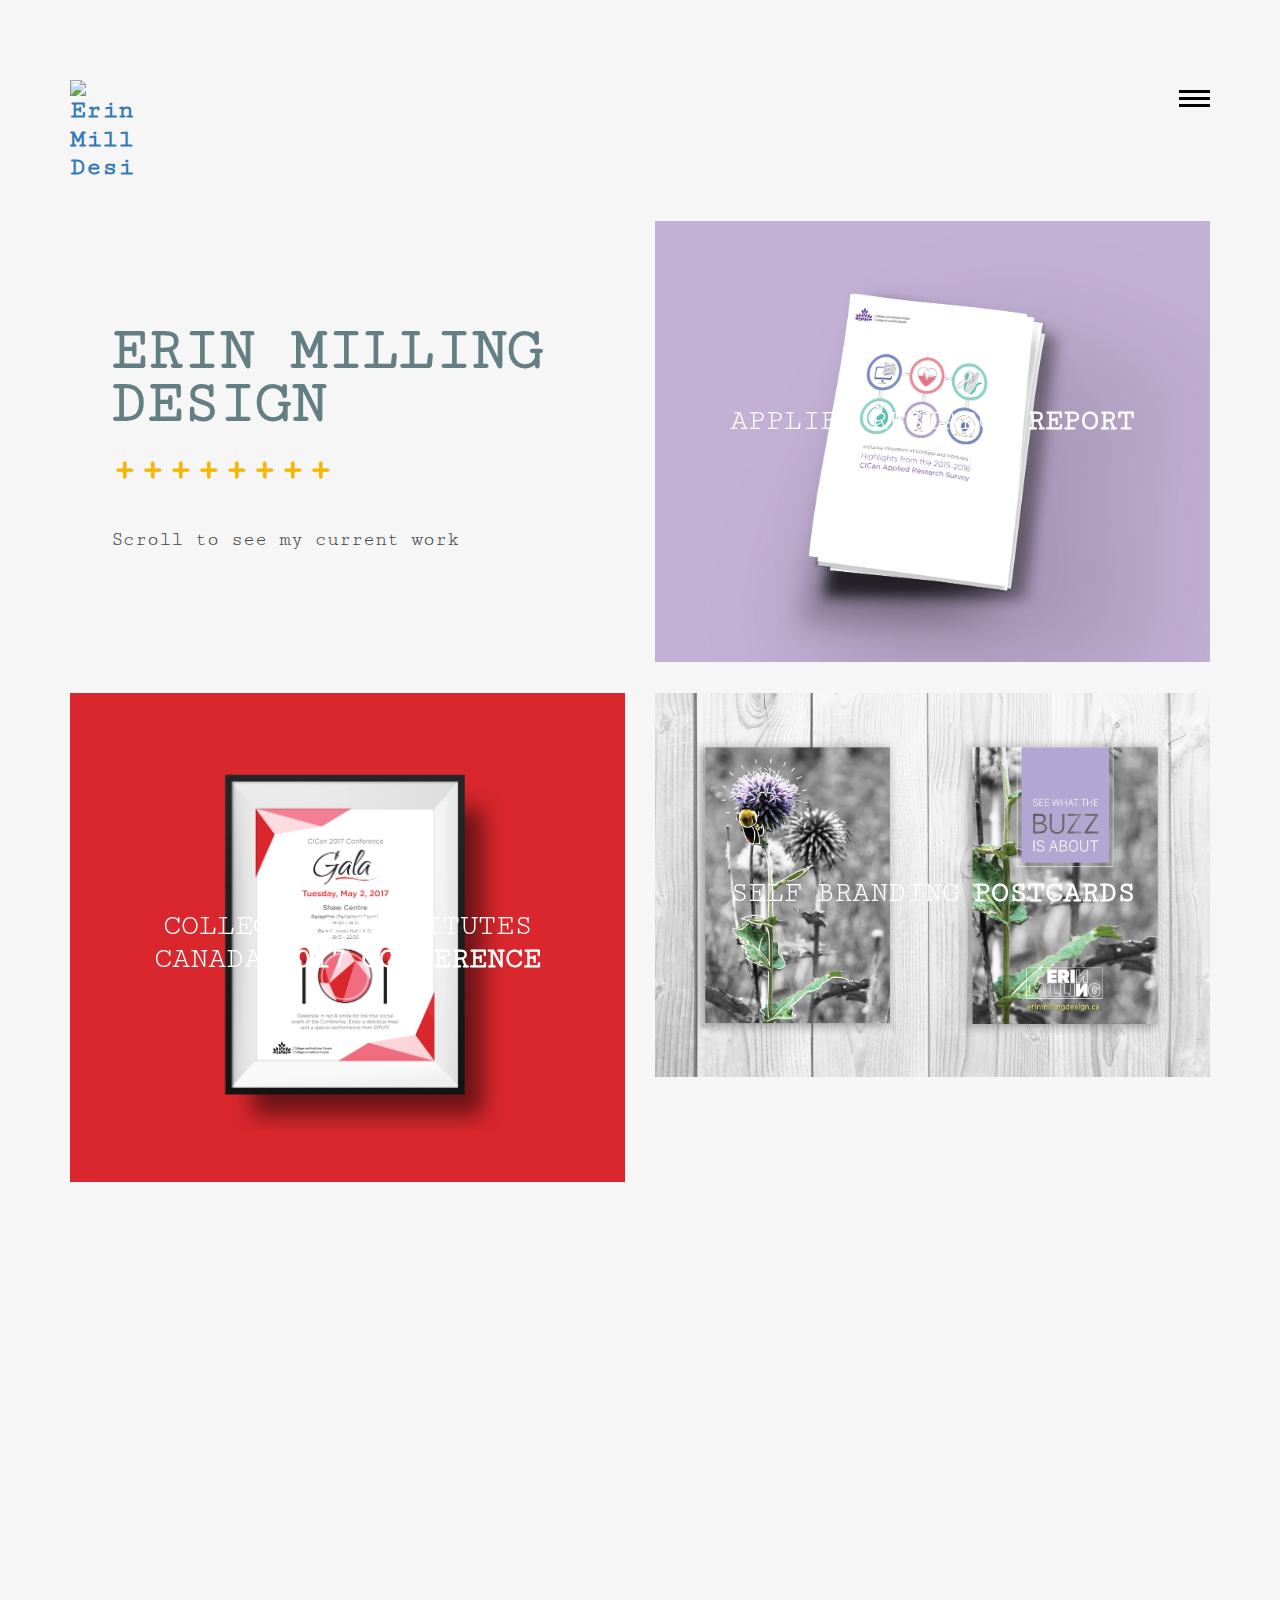
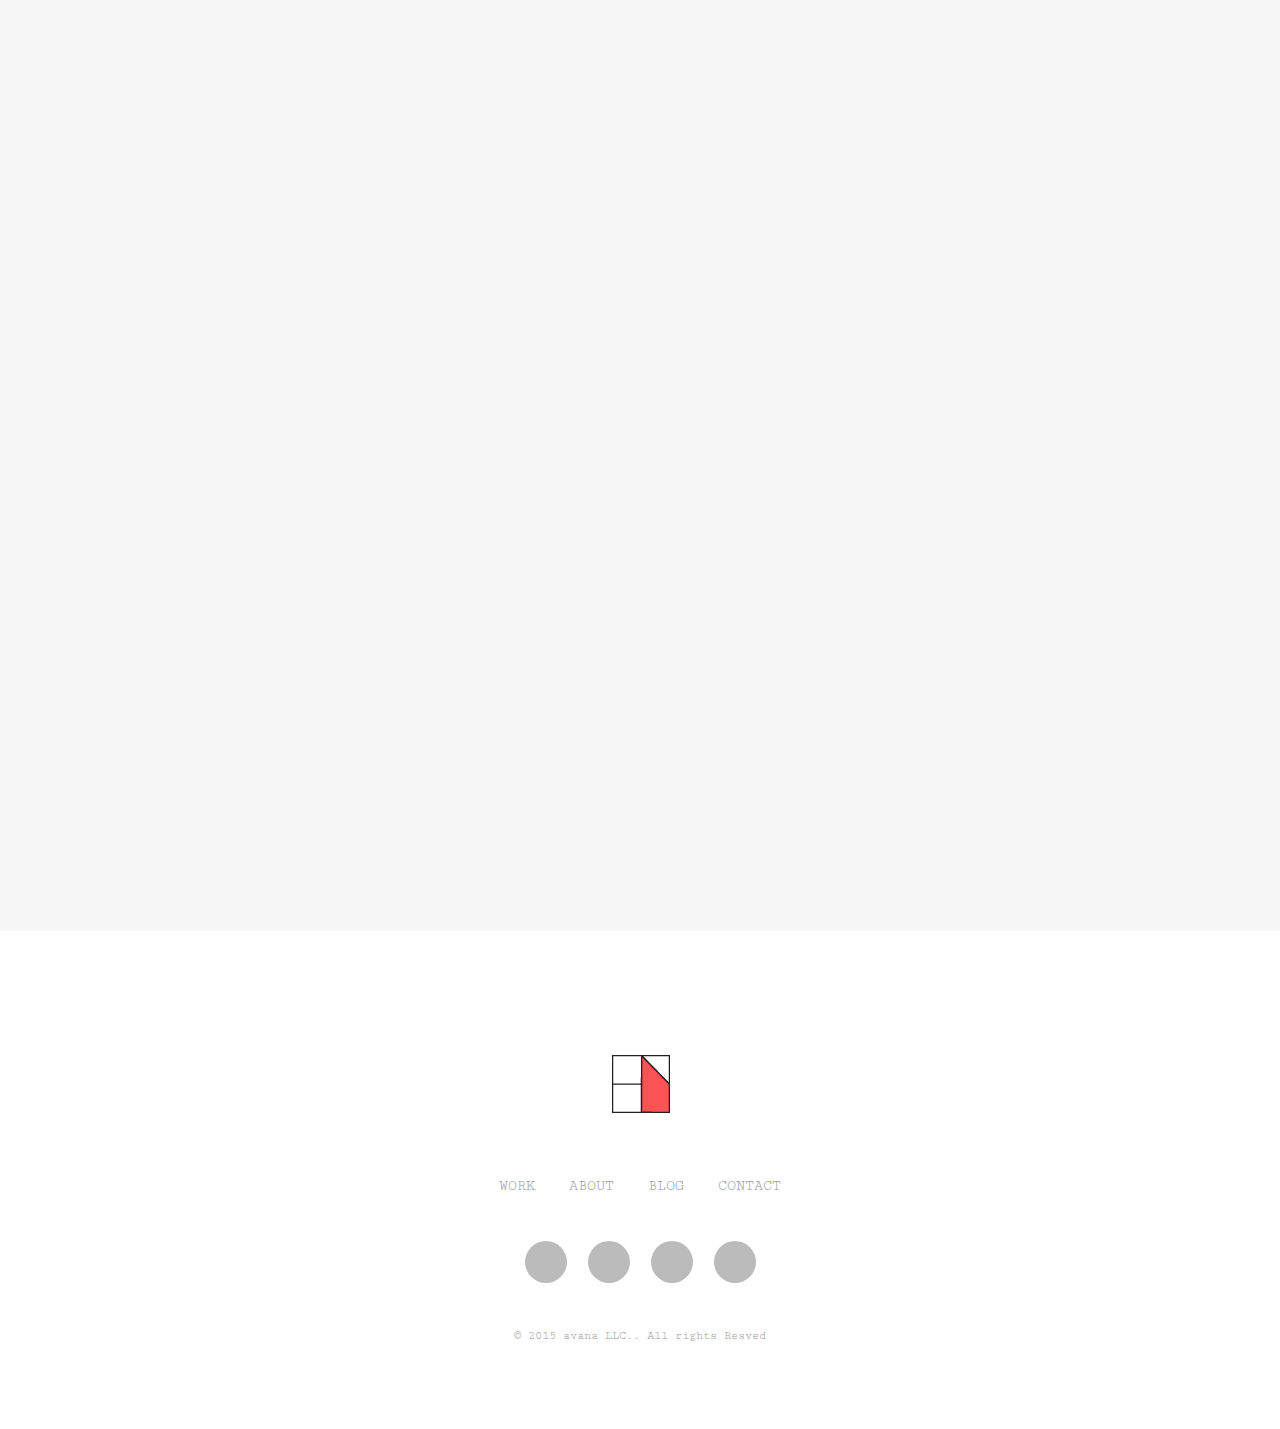
==== index.html @ 1a996f1d "k" ====
<!DOCTYPE HTML>

 <html>

    <head>

    	<meta name="viewport" content="width=device-width, initial-scale=1, maximum-scale=1" />

        <meta charset="utf-8">

        <!-- Description, Keywords and Author -->

        <meta name="description" content="">

        <meta name="author" content="">



        <title>Erin Milling's Portfolio</title>

		<link rel="shortcut icon" href="images/favicon-2.ico" type="image/x-icon">



        <!-- style -->

        <link href="css/style.css" rel="stylesheet" type="text/css">

        <!-- style -->

        <!-- bootstrap -->

        <link href="css/bootstrap.min.css" rel="stylesheet" type="text/css">

        <!-- responsive -->

        <link href="css/responsive.css" rel="stylesheet" type="text/css">

        <!-- font-awesome -->


        <!-- font-awesome -->

        <link href="css/effects/set2.css" rel="stylesheet" type="text/css">

        <link href="css/effects/normalize.css" rel="stylesheet" type="text/css">

        <link href="css/effects/component.css"  rel="stylesheet" type="text/css" >

	</head>



    <body>



    	<!-- header -->

        	<header role="header">

            	<div class="container">

                	<!-- logo -->

                    	<h1>

                        	<a href="index.html" title="Erin Milling Design"><img src="images/logo-01-02.png" title="Erin Milling Design" alt="Erin Milling Design"/></a>

                        </h1>

                    <!-- logo -->

                    <!-- nav -->

                    <nav role="header-nav" class="navy">

                        <ul>

                            <li class="nav-active"><a href="index.html" title="Work">Work</a></li>

                            <li><a href="about.html" title="About">About</a></li>

                            <li><a href="contact.html" title="Contact">Contact</a></li>

                        </ul>

                    </nav>

                    <!-- nav -->

                </div>

            </header>

        <!-- header -->

        <!-- main -->

        <main role="main-home-wrapper" class="container">



            <div class="row">



            	<section class="col-xs-12 col-sm-6 col-md-6 col-lg-6 ">

                	<article role="pge-title-content">

                    	<header>

                        	<h2><span>ERIN MILLING DESIGN</span>++++++++</h2>

                        </header>

                        <p>Scroll to see my current work</p>

                    </article>

                </section>



                <section class="col-xs-12 col-sm-6 col-md-6 col-lg-6 grid">

                	<figure class="effect-oscar">

                    	<img src="images/home-images/image-1.jpg" alt="" class="img-responsive"/>

                        <figcaption>

                        	<h2>Applied Research<span> Report</span></h2>

							<p>Revamping a corporate report</p>

							<a href="works-details.html">View more</a>

                        </figcaption>

                    </figure>

                </section>



                <div class="clearfix"></div>



                <section class="col-xs-12 col-sm-6 col-md-6 col-lg-6 grid">

                	<ul class="grid-lod effect-2" id="grid">

                    	<li>

                        	<figure class="effect-oscar">

                            <img src="images/home-images/image-22.jpg" alt="" class="img-responsive"/>

                            <figcaption>

                              <h2>Colleges & Institutes Canada <span>2017 Conference</span></h2>

                                  <p>Poster & Table Card Design</p>

                                    <a href="work-details-2.html">View more</a>



                            </figcaption>

                        </figure>

                        </li>



                        <li>

                        	<figure class="effect-oscar">

                            <img src="images/home-images/image-4.jpg" alt="" class="img-responsive"/>

                            <figcaption>

                                <h2>Sii <span>App Design</span></h2>

                                <p>User Interface for Smart Glasses Technology</p>

                                <a href="work-details-6.html">View more</a>

                            </figcaption>

                        </figure>

                        </li>

                        <li>

                        	<figure class="effect-oscar">

                            <img src="images/home-images/image-55.jpg" alt="" class="img-responsive"/>

                             <figcaption>

                                <h2>Faunapparel <span>Branding</span></h2>

                                    <p>Logo, T-shirt Design & Photography</p>

                                <a href="work-details-7.html">View more</a>

                            </figcaption>

                        </figure>

                        </li>

                        <li>

                        	<figure class="effect-oscar">

                            <img src="images/home-images/image-4.jpg" alt="" class="img-responsive"/>

                             <figcaption>

                                <h2>A Brand <span>new Agency</span></h2>

                                <p>Over 40,000 customers use our themes to power their</p>

                                <a href="work-details-5.html">View more</a>

                            </figcaption>

                        </figure>

                        </li>

                        <li>

                        	<figure class="effect-oscar">

                            <img src="images/home-images/image-2.jpg" alt="" class="img-responsive"/>

                             <figcaption>

                                <h2>Studio Thonik <span>Exhibition</span></h2>

                                    <p>Project for Thonik, design studio based in Amsterdam</p>

                                <a href="works-details.html">View more</a>

                            </figcaption>

                        </figure>

                        </li>

                        <li>

                        	<figure class="effect-oscar">

                            <img src="images/home-images/image-4.jpg" alt="" class="img-responsive"/>

                             <figcaption>

                                <h2>A Brand <span>new Agency</span></h2>

                                <p>Over 40,000 customers use our themes to power their</p>

                                <a href="works-details.html">View more</a>

                            </figcaption>

                        </figure>

                        </li>

                        <li>

                        	<figure class="effect-oscar">

                            <img src="images/home-images/image-2.jpg" alt="" class="img-responsive"/>

                             <figcaption>

                                <h2>CICAN 2017 Conference <span>Gala</span></h2>

                                    <p>Poster & Table Card Design</p>

                                <a href="works-details.html">View more</a>

                            </figcaption>

                        </figure>

                        </li>

                        <li>

                        	<figure class="effect-oscar">

                            <img src="images/home-images/image-14.jpg" alt="" class="img-responsive"/>

                             <figcaption>

                                <h2>A Brand <span>new Agency</span></h2>

                                <p>Over 40,000 customers use our themes to power their</p>

                                <a href="work-details-5.html">View more</a>

                            </figcaption>

                        </figure>

                        </li>

                    </ul>

                </section>



                <section class="col-xs-12 col-sm-6 col-md-6 col-lg-6 grid">

                	<ul class="grid-lod effect-2" id="grid">

                    	<li>

                        	<figure class="effect-oscar">

                            <img src="images/home-images/image-33.jpg" alt="" class="img-responsive"/>

                             <figcaption>

                                <h2>Self Branding <span>Postcards</span></h2>

                                <p>A collection of photography & illustration</p>

                                <a href="work-details-3.html">View more</a>

                            </figcaption>

                        </figure>

                        </li>

                        <li>

                        	<figure class="effect-oscar">

                            <img src="images/home-images/works-image-11.jpg" alt="" class="img-responsive"/>

                             <figcaption>

                                <h2>Big Rig Brewery <span>Advertisement</span></h2>

                                <p>Roll-up banner design & LED panel</p>

                                <a href="work-details-4.html">View more</a>

                            </figcaption>

                        </figure>

                        </li>

                        <li>

                        	<figure class="effect-oscar">

                            <img src="images/home-images/image-3.jpg" alt="" class="img-responsive"/>

                             <figcaption>

                                <h2>Anatome Milano <span>Galleria</span></h2>

                                <p>Galerie Anatome based in Paris</p>

                                <a href="works-details.html">View more</a>

                            </figcaption>

                        </figure>

                        </li>

                        <li>

                        	<figure class="effect-oscar">

                            <img src="images/home-images/image-5.jpg" alt="" class="img-responsive"/>

                             <figcaption>

                                <h2>A Brand <span>new Agency</span></h2>

                                <p>Over 40,000 customers use our themes to power their</p>

                                <a href="works-details.html">View more</a>

                            </figcaption>

                        </figure>

                        </li>

                        <li>

                        	<figure class="effect-oscar">

                            <img src="images/home-images/image-3.jpg" alt="" class="img-responsive"/>

                             <figcaption>

                               <h2>Anatome Milano <span>Galleria</span></h2>

                                <p>Galerie Anatome based in Paris</p>

                                <a href="works-details.html">View more</a>

                            </figcaption>

                        </figure>

                        </li>

                        <li>

                             <figure class="effect-oscar">

                                <img src="images/home-images/image-5.jpg" alt="" class="img-responsive"/>

                                 <figcaption>

                                <h2>A Brand <span>new Agency</span></h2>

                                <p>Over 40,000 customers use our themes to power their</p>

                                <a href="works-details.html">View more</a>

                            </figcaption>

                            </figure>

                        </li>

                        <li>

                       	 	<figure class="effect-oscar">

                            <img src="images/home-images/image-3.jpg" alt="" class="img-responsive"/>

                             <figcaption>

                                <h2>Anatome Milano <span>Galleria</span></h2>

                                <p>Galerie Anatome based in Paris</p>

                                <a href="works-details.html">View more</a>

                            </figcaption>

                        </figure>

                        </li>

                        <li>

                        	<figure class="effect-oscar">

                            <img src="images/home-images/image-5.jpg" alt="" class="img-responsive"/>

                             <figcaption>

                                <h2>A Brand <span>new Agency</span></h2>

                                <p>Over 40,000 customers use our themes to power their</p>

                                <a href="works-details.html">View more</a>

                            </figcaption>

                        </figure>

                        </li>

                    </ul>

                </section>

                <div class="clearfix"></div>

            </div>

        </main>

    	<!-- main -->

        <!-- footer -->

        <footer role="footer">

            <!-- logo -->

                <h1>

                    <a href="index.html" title="Erin Milling Design"><img src="images/logo.png" title="Erin Milling Design" alt="Erin Milling Design"/></a>

                </h1>

            <!-- logo -->

            <!-- nav -->

            <nav role="footer-nav">

            	<ul>

                	<li><a href="index.html" title="Work">Work</a></li>

                    <li><a href="about.html" title="About">About</a></li>

                    <li><a href="blog.html" title="Blog">Blog</a></li>

                    <li><a href="contact.html" title="Contact">Contact</a></li>

                </ul>

            </nav>

            <!-- nav -->

            <ul role="social-icons">

            	<li><a href="#"><i class="fa fa-twitter" aria-hidden="true"></i></a></li>

                <li><a href="#"><i class="fa fa-facebook" aria-hidden="true"></i></a></li>

                <li><a href="#"><i class="fa fa-linkedin" aria-hidden="true"></i></a></li>

                <li><a href="#"><i class="fa fa-flickr" aria-hidden="true"></i></a></li>

            </ul>

            <p class="copy-right">&copy; 2015  avana LLC.. All rights Resved</p>

        </footer>

        <!-- footer -->



        <!-- jQuery (necessary for Bootstrap's JavaScript plugins) -->

        <script src="js/jquery.min.js" type="text/javascript"></script>

        <!-- custom -->

		<script src="js/nav.js" type="text/javascript"></script>

        <script src="js/custom.js" type="text/javascript"></script>

        <!-- Include all compiled plugins (below), or include individual files as needed -->

        <script src="js/bootstrap.min.js" type="text/javascript"></script>

        <script src="js/effects/masonry.pkgd.min.js"  type="text/javascript"></script>

		<script src="js/effects/imagesloaded.js"  type="text/javascript"></script>

		<script src="js/effects/classie.js"  type="text/javascript"></script>

		<script src="js/effects/AnimOnScroll.js"  type="text/javascript"></script>

        <script src="js/effects/modernizr.custom.js"></script>

        <!-- jquery.countdown -->

        <script src="js/html5shiv.js" type="text/javascript"></script>

    </body>

</html>
---- css/style.css ----
/*

	Theme Name: avana LLC

	Template URI:

	Description:

	Author:

	Author URI:

	License:

	License URI:

	Version: 1.0



	1. Body style

	2. Header

	3. Main

	4. Footer

	5. About



*/

@import url('https://fonts.googleapis.com/css?family=Cutive+Mono');

html {

	-ms-text-size-adjust: 100%;

	-webkit-text-size-adjust: 100%;

}

*, *:before, *:after {

	-webkit-box-sizing: border-box;

	-moz-box-sizing: border-box;

	box-sizing: border-box;

}

input, textarea {

	-webkit-appearance: none;

	-webkit-border-radius: 0;

}

button, html input[type="button"],/* 1 */ input[type="reset"], input[type="submit"] {

	-webkit-appearance: button;

	cursor: pointer;

 *overflow:visible;

}

body, img,.commentys-form input[type="text"],.commentys-form input[type="email"],.commentys-form input[type="url"],.commentys-form textarea {

	transition: all .2s linear;

	-o-transition: all .2s linear;

	-moz-transition: all .2s linear;

	-webkit-transition: all .2s linear;

}

html, body, div, span, object, iframe, h1, h2, h3, h4, h5, h6, p, blockquote, pre, abbr, address, cite, code, del, dfn, em, img, ins, kbd, q, samp, small, strong, sub, sup, var, b, i, dl, dt, dd, ol, ul, li, fieldset, form, label, legend, table, caption, tbody, tfoot, thead, tr, th, td, article, aside, canvas, details, figcaption, figure, footer, header, hgroup, menu, nav, section, summary, time, mark, audio, video, input, main {

	-webkit-box-sizing: border-box;

	-moz-box-sizing: border-box;

	box-sizing: border-box;

	margin: 0;

	padding: 0;

	vertical-align: baseline;

	border: 0;

	outline: 0;

}

article, aside, details, figcaption, figure, footer, header, hgroup, menu, nav, section, img, main {

	display: block

}

audio, canvas, video {

	display: inline-block;

 *display:inline;

 *zoom:1

}

blockquote:before, blockquote:after, q:before, q:after {

	content: '';

	content: none;

}

.clear {

	clear: both;

	line-height: 0;

	height: 0;

}

.like {
	line-height:70px;
}

a {

	text-decoration: none;

	outline: none;

	color: #010101;

	transition-delay: 0s;

	transition-duration: 0.6s;

	transition-property: all;

	transition-timing-function: ease;

}

a:focus, img:focus, button:focus, .btn:focus {outline: none;}

::-moz-selection {background-color:#647F84;color:#fff;text-shadow:none;}

::selection {background-color: #F5B700;color: #fff;text-shadow: none;}

@font-face {font-family: 'Cutive Mono', monospace;}

/*===== Header ===*/

header[role="header"]{ padding-top:80px; padding-bottom:39px}

header[role="header"] h1{ padding:0; margin:0}

header[role="header"] h1 > a{ max-width:66px; display:block; float:left}

header[role="header"] nav{ padding-top:10px;transition-delay: 0s;

transition-duration: 0.6s;transition-property: all;transition-timing-function: ease;}

header[role="header"] nav ul{ display:none; position: fixed; z-index:60; text-align:center; width:100%; height:100%; top:0; left:0; right:0; background-color:rgba(255,255,255,0.8); padding:0; margin:0; padding-top:199px;}

header[role="header"] nav ul > li{ font-weight:800; font-size:42px; display:block}

header[role="header"] nav ul > li > a{ display:block; line-height:72px; color:#404040}

header[role="header"] nav ul > li:hover a,header[role="header"] nav ul > li.nav-active a{ text-decoration:none; color:#647F84}

header[role="header"] nav #menu-button {width: 31px;font-size: 0;float: right;height: 19px;position: relative; z-index:70;

-webkit-transform: rotate(0deg);-moz-transform: rotate(0deg);-o-transform: rotate(0deg);transform: rotate(0deg);-webkit-transition: .5s ease-in-out;-moz-transition: .5s ease-in-out;-o-transition: .5s ease-in-out;transition: .5s ease-in-out;cursor: pointer;}

header[role="header"] nav #menu-button span {display: block;position: absolute;z-index: 60;height: 3px;

width: 100%;background: #111111;opacity: 1;left: 0;

-webkit-transform: rotate(0deg);-moz-transform: rotate(0deg);-o-transform: rotate(0deg);

transform: rotate(0deg);-webkit-transition: .25s ease-in-out;-moz-transition: .25s ease-in-out;-o-transition: .25s ease-in-out;transition: .25s ease-in-out;}

header[role="header"] nav #menu-button span {background: #010101;}

header[role="header"] nav #menu-button span:nth-child(1) {top:0px;}

header[role="header"] nav #menu-button span:nth-child(2) {top:7px;}

header[role="header"] nav #menu-button span:nth-child(3) {top:14px;}

header[role="header"] nav #menu-button.open span:nth-child(1) {top: 10px;

-webkit-transform: rotate(135deg);-moz-transform: rotate(135deg);-o-transform: rotate(135deg);transform: rotate(135deg);}

header[role="header"] nav #menu-button.open span:nth-child(2) {opacity: 0;left: -60px;}

header[role="header"] nav #menu-button.open span:nth-child(3) {top: 10px;

-webkit-transform: rotate(-135deg);-moz-transform: rotate(-135deg);-o-transform: rotate(-135deg);transform: rotate(-135deg);}

/*===== main ===*/

main[role="main-home-wrapper"],main[role="main-inner-wrapper"] { padding-bottom:90px}

main[role="main-home-wrapper"] article[role="pge-title-content"],main[role="main-inner-wrapper"] article[role="pge-title-content"]{ padding-left:41px}

main[role="main-home-wrapper"] article[role="pge-title-content"] header,main[role="main-inner-wrapper"] article[role="pge-title-content"] header{ padding-bottom:19px; padding-top:83px}

main[role="main-home-wrapper"] article[role="pge-title-content"] header h2,main[role="main-inner-wrapper"] article[role="pge-title-content"] header h2{ font-size:46px; line-height:53px; color:#F5B700; font-weight:800}

main[role="main-home-wrapper"] article[role="pge-title-content"] header h2 span,main[role="main-inner-wrapper"] article[role="pge-title-content"] header h2 span{ display:block; font-size:60px; color:#647F84; padding-bottom:12px}

main[role="main-home-wrapper"] article[role="pge-title-content"] p,main[role="main-inner-wrapper"] article[role="pge-title-content"] p{ font-size:20px; line-height:30px; color:#454545}

/*===== footer ===*/

footer[role="footer"]{ background-color:#FFF; padding-top:100px; padding-bottom:77px}

footer[role="footer"] > h1 a{ margin:0 auto; display:block; max-width:66px;}

footer[role="footer"] nav{ padding-top:37px; padding-bottom:43px}

footer[role="footer"] nav > ul{ text-align:center; padding:0; margin:0}

footer[role="footer"] nav > ul > li{ display: inline-block; text-transform:uppercase; font-size:15px; margin:0 13px}

footer[role="footer"] nav > ul > li > a{ color:#9d9d9d}

footer[role="footer"] nav > ul > li:hover a{ text-decoration:none; color:#647F84}

footer[role="footer"] ul[role="social-icons"]{ padding:0; margin:0; text-align:center; padding-bottom:40px;}

footer[role="footer"] ul[role="social-icons"] > li{ display: inline-block; margin:0 6.5px}

footer[role="footer"] ul[role="social-icons"] > li > a{ display:block; width:42px; height:42px; background-color:#bbbbbb; color:#FFF; line-height:42px; font-size:20px; border-radius:100%; text-align:center}

footer[role="footer"] ul[role="social-icons"] > li:hover a{ background-color:#647F84}

footer[role="footer"] .copy-right{ text-align:center; display:block; font-size:12px; line-height:13px; color:#9c9c9c}

/*===== About ===*/

main[role="main-inner-wrapper"] .about-content{ background-color:#647F84; padding-top:57px; padding-left:70px; padding-right:67px; padding-bottom:58px}

main[role="main-inner-wrapper"] .about-content p{ font-size:17px; line-height:30px; color:#FFF; padding-bottom:20px}

main[role="main-inner-wrapper"] .thumbnails-pan{ padding-top:30px}

main[role="main-inner-wrapper"] .thumbnails-pan section figure{ background-color:#FFF; position:relative; overflow:hidden; cursor:pointer}

main[role="main-inner-wrapper"] .thumbnails-pan section figure,main[role="main-inner-wrapper"] .thumbnails-pan section figure, img,main[role="main-inner-wrapper"] .thumbnails-pan section figure figcaption,section.blog-content figure,section.blog-content figure img,section.blog-content  article{transition-delay: 0s;transition-duration: 0.6s;transition-property: all;transition-timing-function: ease;}

main[role="main-inner-wrapper"] .thumbnails-pan section figure figcaption{ position:absolute; bottom:-50%; left:0; right:0; background-color:#647F84; margin:0 69px; text-align:center; color:#FFF; padding-top:16px; padding-bottom:27px}

main[role="main-inner-wrapper"] .thumbnails-pan section figure figcaption h3{ font-size:21px; line-height:22px; font-weight:300}

main[role="main-inner-wrapper"] .thumbnails-pan section figure figcaption h5{ text-transform:uppercase; font-size:13px; line-height:14px; font-weight:bold}

main[role="main-inner-wrapper"] .thumbnails-pan section figure:hover,section.blog-content:hover article{ background-color:#647F84; color:#FFF}

main[role="main-inner-wrapper"] .thumbnails-pan section figure:hover img,section.blog-content:hover figure img{-webkit-transform: scale3d(1.08,1.08,2);transform: scale3d(1.08,1.08,2); opacity:0.5}

main[role="main-inner-wrapper"] .thumbnails-pan section figure:hover figcaption{ bottom:0;}

/*===== Contact ===*/

article[role="pge-title-content"].contact-header{ padding-bottom:218px}

article[role="pge-title-content"].contact-header p a{ color:#343434; padding-right:34px}

article[role="pge-title-content"].contact-header p a:hover{color:#647F84; text-decoration:none}

.demo-wrapper {width: 100%;margin: 0 auto;height:499px;}

#surabaya {width: 100%;height: 100%;}

.error_message{ color:#e84d49}

#success_page h3,#success_page p{color:#60ca6f }

.contat-from-wrapper{ padding:0 69px; margin-top:108px}

.contat-from-wrapper input[type="text"],.contat-from-wrapper input[type="email"],.contat-from-wrapper textarea{ width:100%; display:block; outline:none; border-bottom:1px solid #bbbbbb; background-color:inherit; color:#404040; font-size:21px; line-height:23px; padding-bottom:24px}

.contat-from-wrapper input[type="text"]:focus,.contat-from-wrapper input[type="email"]:focus,.contat-from-wrapper textarea:focus{ border-bottom-color:#9f9e9e}

.contat-from-wrapper form ::-webkit-input-placeholder { color:#404040; }

.contat-from-wrapper form ::-moz-placeholder { color:#404040; } /* firefox 19+ */

.contat-from-wrapper form :-ms-input-placeholder { color:#404040; } /* ie */

.contat-from-wrapper form input:-moz-placeholder { color:#404040; }

.contat-from-wrapper textarea{ border-bottom:1px solid #bbbbbb; border-left:none; border-right:none; border-top:none; height:77px; margin-top:56px}

.contat-from-wrapper input[type="submit"]{ display:block; border:none; outline:none; width:200px; line-height:60px; text-transform:uppercase; font-size:21px; color:#FFF; font-weight:800; letter-spacing:2px; background-color:#e84d49; margin:41px auto; margin-bottom:0}

.contat-from-wrapper input[type="submit"]:hover{background-color:#f8524e}

/*== Work Details ==*/

.work-details,.blog-details{ padding:0 69px; margin-top:73px}

.work-details header h2{ color:#343434; font-size:36px; font-weight:800}

.work-details header a{ display:inline-block; color:#647F84; font-size:18px;font-weight:800;padding-top:3px}

.work-details header a i{ color:#0d0d0d; padding-left:10px}

.work-details header a:hover{ color:#0d0d0d; text-decoration:none}

.work-details header a:hover i{ color:#647F84}

.work-details p{ font-size:16px; color:#666666; line-height:30px; margin-bottom:20px; font-weight:300}

.work-details p strong{ font-weight:800}

.work-images{ margin-top:46px}

.work-images li{ margin-bottom:50px}

/*== Blog Details ==*/

.bog-header { padding-bottom:62px}

.bog-header h3,.comments-pan h3,.commentys-form h4{ color:#404040;font-weight:800; padding-bottom:24px; display:block}

.bog-header h3 span{ color:#647F84}

.bog-header h2{ font-size:36px; font-weight:normal}

.blog-details .enter-content{ margin-top:62px}

.blog-details .enter-content p{ font-size:16px; line-height:30px; font-weight:300; margin-bottom:23px}

.comments-pan{border-top:2px solid #dedede; padding-top:15px}

.comments-pan h3{border-bottom:2px solid #dedede; padding-bottom:34px; margin-bottom:52px}

.comments-reply,.reply-pan{ padding:0; margin:0; list-style:none}

.comments-reply li{ display:block; border-bottom:2px solid #dedede; overflow:hidden; padding-bottom:51px; margin-bottom:39px}

.comments-reply li figure{ float:left; width:70px; background-color:#000}

.comments-reply li section{ float:left; padding-left:30px; font-size:16px; line-height:30px; font-weight:300; color:#343434;width: 92%;}

.comments-reply li section .date-pan{ font-size:14px; line-height:18px; padding-bottom:25px}

.comments-reply li section h4{font-weight:800; color:#404040; font-size:21px; margin-bottom:6px; margin-top:0}

.comments-reply li section h4 a{ font-size:16px; color:#647F84;font-weight:400; display:inline-block; padding-left:20px}

.reply-pan{ clear:both; display:block; margin-left:100px;padding-top:39px }

.reply-pan li{ border-bottom:none;border-top:2px solid #dedede; padding-bottom:0; margin-bottom:0;padding-top:38px;}

.commentys-form h4{ font-size:24px}

.commentys-form form{ margin-top:30px}

.commentys-form input[type="text"],.commentys-form input[type="email"],.commentys-form input[type="url"],.commentys-form textarea{ font-size:21px; line-height:22px; color:#404040; padding-bottom:26px; border-bottom:2px solid #bbbbbb; width:100%; display:block; border-left:none; border-right:none; border-top:none; background-color:transparent; outline:none}

.commentys-form textarea{ margin-top:57px}

.commentys-form input[type="text"]:focus,.commentys-form input[type="email"]:focus,.commentys-form input[type="url"]:focus,.commentys-form textarea:focus{ border-bottom-color:#000}

.commentys-form input[type="button"]{ padding:0 36px; text-transform:uppercase; display:inline-block; font-size:21px; line-height:60px; color:#FFF; font-weight: bold; text-align:center; border:none; outline:none; background-color:#647F84; margin-top:50px}

.commentys-form input[type="button"]:hover{ background-color:#ff5c5c}
---- css/responsive.css ----
/* md */
@media (min-width: 992px) and (max-width: 1199px) {
	.comments-reply li section{ width:88%}
}
/* sm */
@media (min-width: 768px) and (max-width: 991px) {
	header[role="header"]{ padding:8% 0;}
	header[role="header"] nav ul{ padding-top:10%}
	main[role="main-home-wrapper"] article[role="pge-title-content"],main[role="main-inner-wrapper"] article[role="pge-title-content"]{ padding-left:0}
	main[role="main-home-wrapper"] article[role="pge-title-content"] header,main[role="main-inner-wrapper"] article[role="pge-title-content"] header{ padding-top:0}
	main[role="main-home-wrapper"] article[role="pge-title-content"] header h2,main[role="main-inner-wrapper"] article[role="pge-title-content"] header h2{ font-size:34px}
	main[role="main-home-wrapper"] article p br{ display:none}
	footer[role="footer"]{ padding:30px 0}
	footer[role="footer"] nav{ padding:15px 0}
	main[role="main-inner-wrapper"] .about-content{ padding:5%}
	main[role="main-inner-wrapper"] .thumbnails-pan section figure figcaption{ margin:0 10%}
	section.blog-content figure .post-date{ padding-top:20px; height:100px; width:100px}
	article.contact-header[role="pge-title-content"] p a{padding-right:10px}
	.contat-from-wrapper{ margin-top:10px; padding:0 15px}
	.grid-lod li{ width:100% !important; position:static !important; display:inline-block}
	.grid-lod li img{ width:100%}
	.work-details,.blog-details{ padding:0; margin-top:0}
	.comments-reply li section{ width:88%}
}
/* xs */
@media (max-width: 767px) {
	header[role="header"]{ padding:8% 0;}
	header[role="header"] nav ul{ padding-top:10%}
	header[role="header"] nav ul > li{ font-size:30px}
	header[role="header"] nav ul > li > a{ line-height:55px}
	main[role="main-home-wrapper"] article[role="pge-title-content"],main[role="main-inner-wrapper"] article[role="pge-title-content"]{ padding-left:0}
	main[role="main-home-wrapper"] article[role="pge-title-content"] header,main[role="main-inner-wrapper"] article[role="pge-title-content"] header{ padding-top:10px}
	main[role="main-home-wrapper"] article[role="pge-title-content"] header h2,main[role="main-inner-wrapper"] article[role="pge-title-content"] header h2{ font-size:47px}
	main[role="main-home-wrapper"] article[role="pge-title-content"] header h2 span, main[role="main-inner-wrapper"] article[role="pge-title-content"] header h2 span{ font-size:60px;}
	main[role="main-home-wrapper"] article{ padding-bottom:30px}
	main[role="main-home-wrapper"] article p br{ display:none}
	footer[role="footer"]{ padding:40px 0}
	footer[role="footer"] nav{ padding:15px 0}
	main[role="main-inner-wrapper"] .about-content{ padding:5%}
	main[role="main-inner-wrapper"] .thumbnails-pan section figure{ margin-bottom:20px}
	article[role="pge-title-content"].blog-header,article[role="pge-title-content"].contact-header{ padding-bottom:30px}
	section.blog-content figure .post-date{ padding-top:20px; height:100px; width:100px}
	section.blog-content article{ padding:2% 5%; font-size:18px; line-height:24px;font-family: 'proxima_nova_cn_rgregular';}
	article.contact-header[role="pge-title-content"] p a{ font-size:18px; padding-right:10px}
	.contat-from-wrapper{ margin-top:10px; padding:0 15px}
	.contat-from-wrapper input[type="text"], .contat-from-wrapper input[type="email"]{ margin-bottom:20px}
	.contat-from-wrapper textarea{ margin-top:0}
	.work-details,.blog-details{ padding:0; margin-top:0}
	.work-images{ margin-top:0}
	.work-images li{ margin-bottom:0; width:100%}
	.work-images li figcaption h2{ font-size:18px;}
	.grid-lod li{ width:100% !important; position:static !important}
	.bog-header h3, .comments-pan h3, .commentys-form h4{ padding-bottom:0}
	.bog-header h2{ font-size:18px; line-height:26px}
	.bog-header{ padding-bottom:20px}
	.blog-details .enter-content{ margin-top:10px}
	.blog-details .enter-content p,.comments-reply li section{ font-size:14px; line-height:26px}
	.comments-pan h3{ padding-bottom:20px; margin-top:0}
	.comments-reply li section{ float:none; width:auto; padding-left:0}
	.comments-reply li figure{ margin-right:20px}
	.reply-pan{ margin-left:20px}
	.commentys-form input[type="text"], .commentys-form input[type="email"], .commentys-form input[type="url"], .commentys-form textarea{ margin-bottom:20px}
	.commentys-form textarea{ margin-top:0; margin-bottom:0}
	
}
---- css/effects/set2.css ----
.grid {

	position: relative;

	list-style: none; overflow:hidden;

	text-align: center;

}



/* Common style */

.grid figure {

	position: relative;margin-bottom:31px;

	overflow: hidden;

	min-width: 100%;

	max-width: 100%;

	width:100%;

	height: 100%; min-height:100%;

	background: #3085a3;

	text-align: center;

	cursor: pointer;

}



.grid figure img {

	position: relative;

	display: block;

	min-height: 100%;

	max-width: 100%;

	opacity: 0.8;

}



.grid figure figcaption {

	padding:0;

	color: #fff;

	text-transform: uppercase;

	font-size: 1.25em;

	-webkit-backface-visibility: hidden;

	backface-visibility: hidden;

	line-height:100%;

}

.grid figure figcaption header a{}

.grid figure figcaption::before,

.grid figure figcaption::after {

	pointer-events: none;

}



.grid figure figcaption,

.grid figure figcaption > a {

	position: absolute;

	top: 0;

	left: 0;

	width: 100%;

	height: 100%;

}



/* Anchor will cover the whole item by default */

/* For some effects it will show as a button */

.grid figure figcaption > a {

	z-index: 1000;

	text-indent: 200%;

	white-space: nowrap;

	font-size: 0;

	opacity: 0;

}



.grid figure h2 {

	word-spacing: -0.15em;

	font-weight:400; color:#FFF;

}



.grid figure h2 span {

	font-weight: 800;

}



.grid figure h2,

.grid figure p {

	margin: 0;

}



.grid figure p {

	letter-spacing: 1px;

	font-size:16px; line-height:22px;

}





/* Individual effects */




/*---------------*/

/***** Oscar *****/

/*---------------*/



figure.effect-oscar {

	/*background: -webkit-linear-gradient(45deg, #22682a 0%, #9b4a1b 40%, #3a342a 100%);

	background: linear-gradient(45deg, #22682a 0%,#9b4a1b 40%,#3a342a 100%);*/

	background-color:#A7CDBD;

}



figure.effect-oscar img {

	opacity: 1;

	-webkit-transition: opacity 0.35s;

	transition: opacity 0.35s;

}



figure.effect-oscar figcaption {

	padding: 4em;

	background-color: rgba(58,52,42,0);

	-webkit-transition: background-color 0.35s;

	transition: background-color 0.35s;

}



figure.effect-oscar figcaption::before {

	position: absolute;

	top: 30px;

	right: 30px;

	bottom: 30px;

	left: 30px;

	border: 1px solid #fff;

	content: '';

}



figure.effect-oscar h2 {

font-weight:400;	margin: 20% 0 10px 0;

	-webkit-transition: -webkit-transform 0.35s;

	transition: transform 0.35s;

	-webkit-transform: translate3d(0,100%,0);

	transform: translate3d(0,100%,0);

}

figure.effect-oscar h2 span{

	font-weight:800

}

figure.effect-oscar figcaption::before,

figure.effect-oscar p {

	font-weight:400;

	opacity: 0;

	-webkit-transition: opacity 0.35s, -webkit-transform 0.35s;

	transition: opacity 0.35s, transform 0.35s;

	-webkit-transform: scale(0);

	transform: scale(0);

}



figure.effect-oscar:hover h2 {

	-webkit-transform: translate3d(0,0,0);

	transform: translate3d(0,0,0);

}



figure.effect-oscar:hover figcaption::before,

figure.effect-oscar:hover p {

	opacity: 1;

	-webkit-transform: scale(1);

	transform: scale(1);

}



figure.effect-oscar:hover figcaption {

	background-color: rgba(58,52,42,0);

}



figure.effect-oscar:hover img {

	opacity: 0.4;

}



@media screen and (max-width: 50em) {

	.content {

		padding: 0 10px;

		text-align: center;

	}

	.grid figure {

		display: inline-block;

		float: none;

		margin: 10px auto;

		width: 100%;

	}

}

@media (min-width: 768px) and (max-width: 991px) {

	figure.effect-oscar figcaption::before{ left:10px; right:10px; top:10px; bottom:10px;}

	figure.effect-oscar figcaption{ padding:0em}

	figure.effect-oscar h2{ font-size:20px;}

	figure.effect-oscar p{ font-size:13px;  padding:2%; display:block; width:90%; margin:0 auto;}

}



@media (max-width: 767px) {

	figure.effect-oscar figcaption::before{ left:10px; right:10px; top:10px; bottom:10px;}

	figure.effect-oscar figcaption{ padding:0em}

	figure.effect-oscar h2{ font-size:15px;}

	figure.effect-oscar p{ font-size:13px;  padding:2%; display:block; width:90%; margin:0 auto;}

}
---- css/effects/component.css ----
.grid-lod {
	/*max-width: 69em;
	list-style: none;
	margin: 30px auto;
	padding: 0;*/
}

.grid-lod li {
	display: block;
/*	float: left;
	padding: 7px;
	width: 33%;*/
	opacity: 0;
}

.grid-lod li.shown,
.no-js .grid-lod li,
.no-cssanimations .grid-lod li {
	opacity: 1;
}

.grid-lod li a,
.grid-lod li img {
	outline: none;
	border: none;
	display: block;
	max-width: 100%;
}

/* Effect 1: opacity */
.grid-lod.effect-1 li.animate {
	-webkit-animation: fadeIn 0.65s ease forwards;
	animation: fadeIn 0.65s ease forwards;
}

@-webkit-keyframes fadeIn {
	0% { }
	100% { opacity: 1; }
}

@keyframes fadeIn {
	0% { }
	100% { opacity: 1; }
}

/* Effect 2: Move Up */
.grid-lod.effect-2 li.animate {
	-webkit-transform: translateY(200px);
	transform: translateY(200px);
	-webkit-animation: moveUp 0.65s ease forwards;
	animation: moveUp 0.65s ease forwards;
}

@-webkit-keyframes moveUp {
	0% { }
	100% { -webkit-transform: translateY(0); opacity: 1; }
}

@keyframes moveUp {
	0% { }
	100% { -webkit-transform: translateY(0); transform: translateY(0); opacity: 1; }
}

/* Effect 3: Scale up */
.grid-lod.effect-3 li.animate {
	-webkit-transform: scale(0.6);
	transform: scale(0.6);
	-webkit-animation: scaleUp 0.65s ease-in-out forwards;
	animation: scaleUp 0.65s ease-in-out forwards;
}

@-webkit-keyframes scaleUp {
	0% { }
	100% { -webkit-transform: scale(1); opacity: 1; }
}

@keyframes scaleUp {
	0% { }
	100% { -webkit-transform: scale(1); transform: scale(1); opacity: 1; }
}

/* Effect 4: fall perspective */
.grid-lod.effect-4 {
	-webkit-perspective: 1300px;
	perspective: 1300px;
}

.grid-lod.effect-4 li.animate {
	-webkit-transform-style: preserve-3d;
	transform-style: preserve-3d;
	-webkit-transform: translateZ(400px) translateY(300px) rotateX(-90deg);
	transform: translateZ(400px) translateY(300px) rotateX(-90deg);
	-webkit-animation: fallPerspective .8s ease-in-out forwards;
	animation: fallPerspective .8s ease-in-out forwards;
}

@-webkit-keyframes fallPerspective {
	0% { }
	100% { -webkit-transform: translateZ(0px) translateY(0px) rotateX(0deg); opacity: 1; }
}

@keyframes fallPerspective {
	0% { }
	100% { -webkit-transform: translateZ(0px) translateY(0px) rotateX(0deg); transform: translateZ(0px) translateY(0px) rotateX(0deg); opacity: 1; }
}

/* Effect 5: fly (based on http://lab.hakim.se/scroll-effects/ by @hakimel) */
.grid-lod.effect-5 {
	-webkit-perspective: 1300px;
	perspective: 1300px;
}

.grid-lod.effect-5 li.animate {
	-webkit-transform-style: preserve-3d;
	transform-style: preserve-3d;
	-webkit-transform-origin: 50% 50% -300px;
	transform-origin: 50% 50% -300px;
	-webkit-transform: rotateX(-180deg);
	transform: rotateX(-180deg);
	-webkit-animation: fly .8s ease-in-out forwards;
	animation: fly .8s ease-in-out forwards;
}

@-webkit-keyframes fly {
	0% { }
	100% { -webkit-transform: rotateX(0deg); opacity: 1; }
}

@keyframes fly {
	0% { }
	100% { -webkit-transform: rotateX(0deg); transform: rotateX(0deg); opacity: 1; }
}

/* Effect 6: flip (based on http://lab.hakim.se/scroll-effects/ by @hakimel) */
.grid-lod.effect-6 {
	-webkit-perspective: 1300px;
	perspective: 1300px;
}

.grid-lod.effect-6 li.animate {
	-webkit-transform-style: preserve-3d;
	transform-style: preserve-3d;
	-webkit-transform-origin: 0% 0%;
	transform-origin: 0% 0%;
	-webkit-transform: rotateX(-80deg);
	transform: rotateX(-80deg);
	-webkit-animation: flip .8s ease-in-out forwards;
	animation: flip .8s ease-in-out forwards;
}

@-webkit-keyframes flip {
	0% { }
	100% { -webkit-transform: rotateX(0deg); opacity: 1; }
}

@keyframes flip {
	0% { }
	100% { -webkit-transform: rotateX(0deg); transform: rotateX(0deg); opacity: 1; }
}

/* Effect 7: helix (based on http://lab.hakim.se/scroll-effects/ by @hakimel) */
.grid-lod.effect-7 {
	-webkit-perspective: 1300px;
	perspective: 1300px;
}

.grid-lod.effect-7 li.animate {
	-webkit-transform-style: preserve-3d;
	transform-style: preserve-3d;
	-webkit-transform: rotateY(-180deg);
	transform: rotateY(-180deg);
	-webkit-animation: helix .8s ease-in-out forwards;
	animation: helix .8s ease-in-out forwards;
}

@-webkit-keyframes helix {
	0% { }
	100% { -webkit-transform: rotateY(0deg); opacity: 1; }
}

@keyframes helix {
	0% { }
	100% { -webkit-transform: rotateY(0deg); transform: rotateY(0deg); opacity: 1; }
}

/* Effect 8:  */
.grid-lod.effect-8 {
	-webkit-perspective: 1300px;
	perspective: 1300px;
}

.grid-lod.effect-8 li.animate {
	-webkit-transform-style: preserve-3d;
	transform-style: preserve-3d;
	-webkit-transform: scale(0.4);
	transform: scale(0.4);
	-webkit-animation: popUp .8s ease-in forwards;
	animation: popUp .8s ease-in forwards;
}

@-webkit-keyframes popUp {
	0% { }
	70% { -webkit-transform: scale(1.1); opacity: .8; -webkit-animation-timing-function: ease-out; }
	100% { -webkit-transform: scale(1); opacity: 1; }
}

@keyframes popUp {
	0% { }
	70% { -webkit-transform: scale(1.1); transform: scale(1.1); opacity: .8; -webkit-animation-timing-function: ease-out; animation-timing-function: ease-out; }
	100% { -webkit-transform: scale(1); transform: scale(1); opacity: 1; }
}

@media screen and (max-width: 900px) {
	.grid-lod li {
		width: 50%;
	}
}

@media screen and (max-width: 400px) {
	.grid-lod li {
		width: 100%;
	}
}
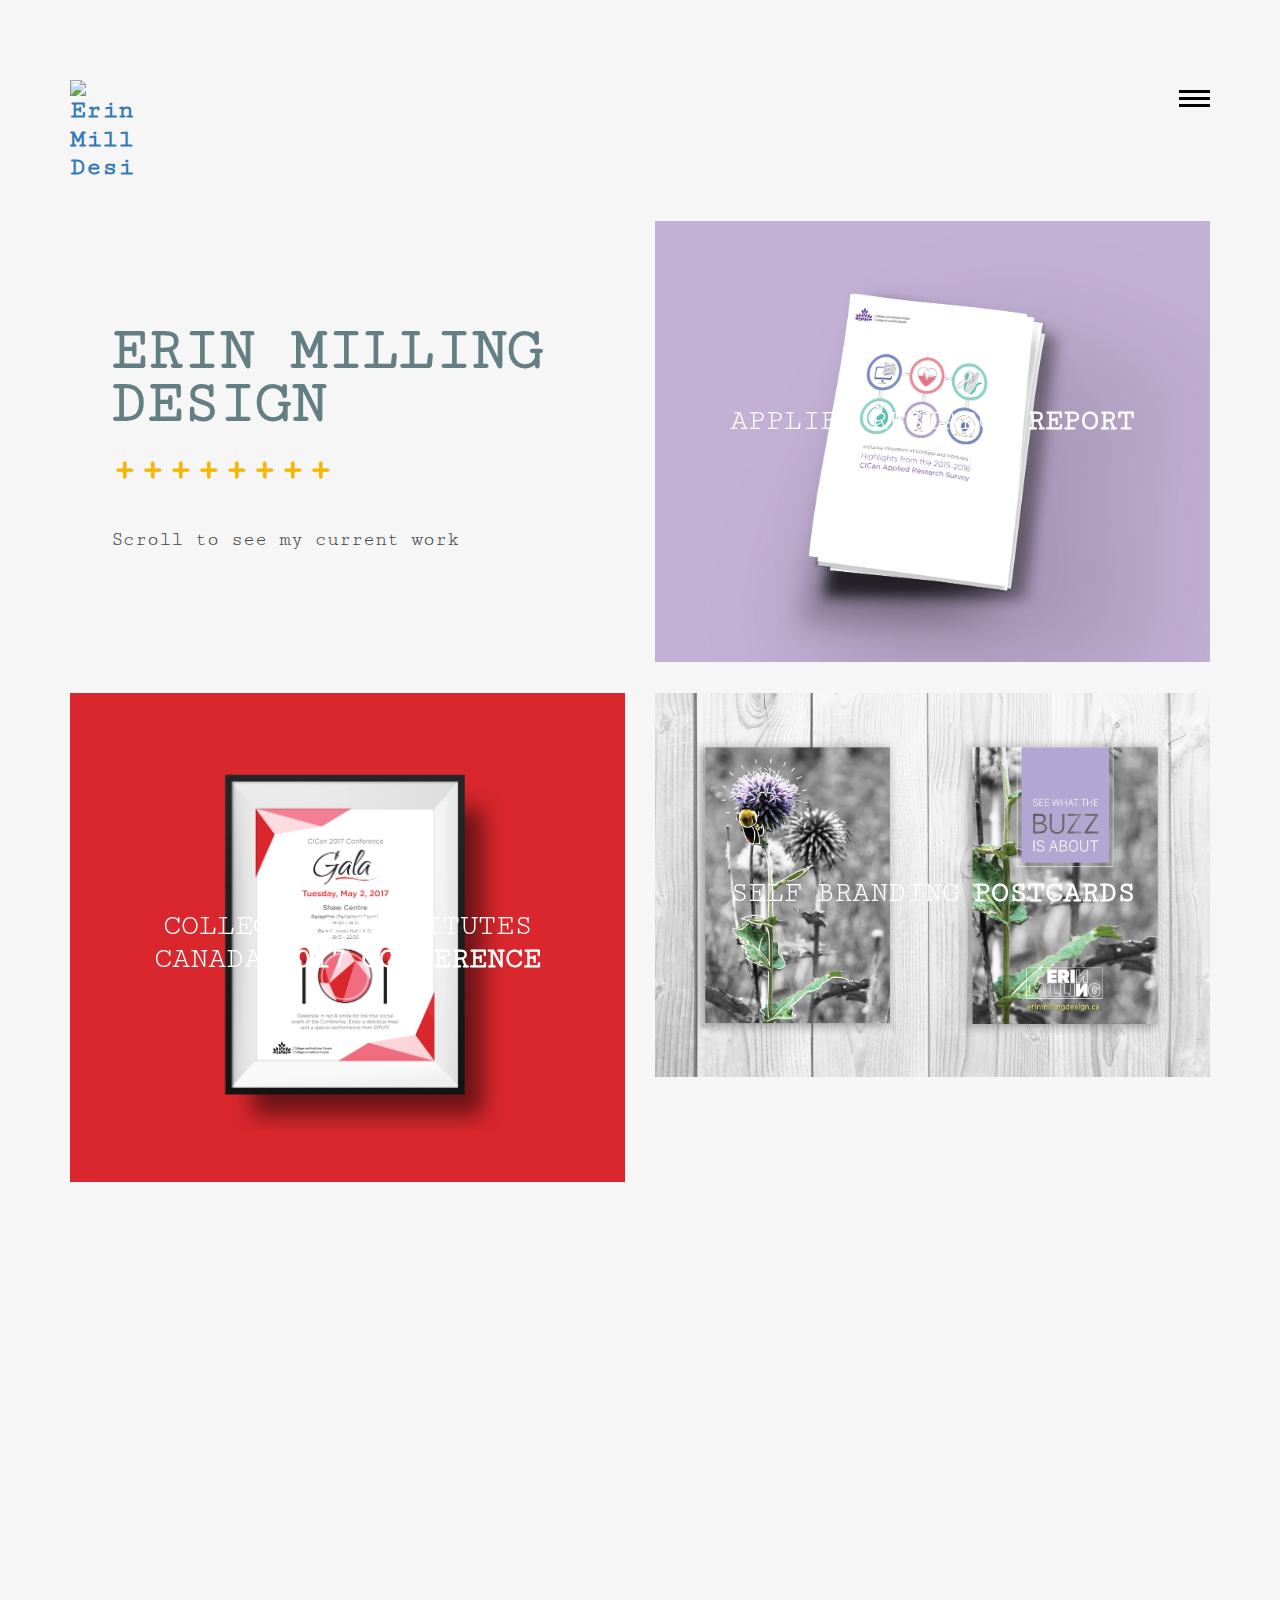
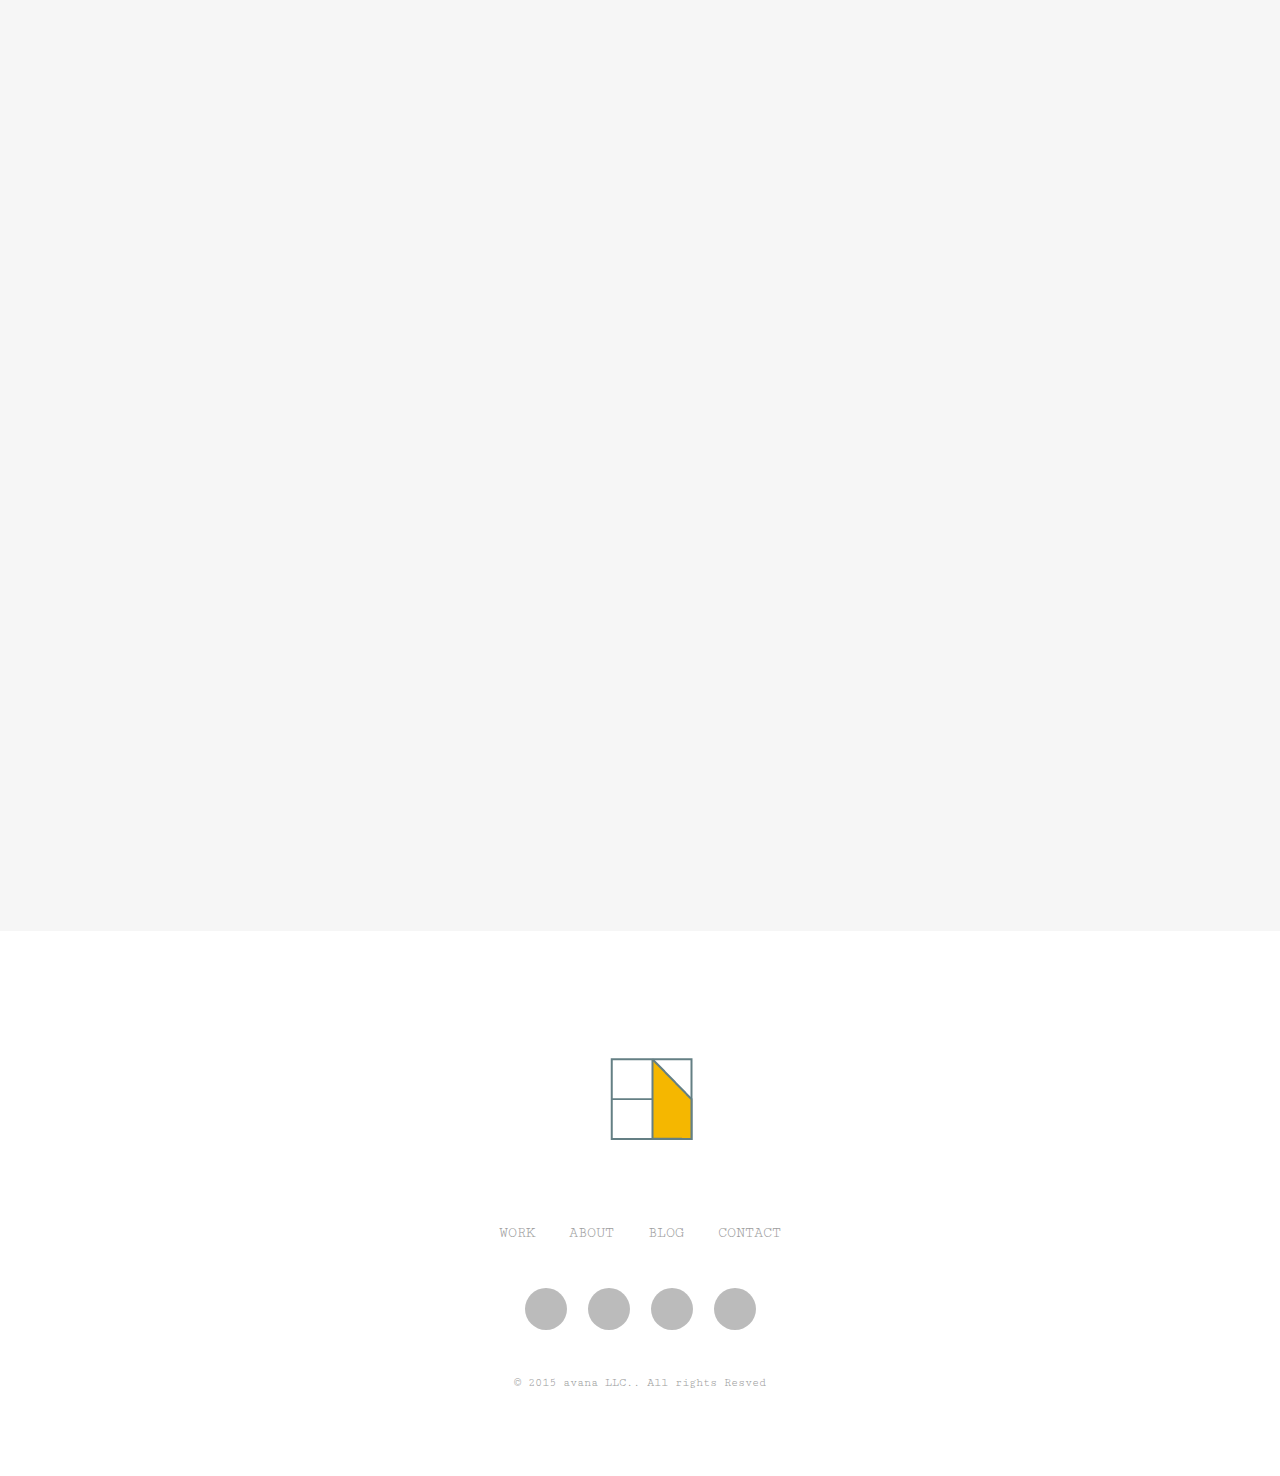
==== commit d11c276f: "kay" ====
--- a/index.html
+++ b/index.html
@@ -18,7 +18,7 @@
 
         <title>Erin Milling's Portfolio</title>
 
-		<link rel="shortcut icon" href="images/favicon-2.ico" type="image/x-icon">
+		<link rel="shortcut icon" href="images/favicon-1.png" type="image/x-icon">
 
 
 
@@ -65,7 +65,7 @@
 
                     	<h1>
 
-                        	<a href="index.html" title="Erin Milling Design"><img src="images/logo-01-02.png" title="Erin Milling Design" alt="Erin Milling Design"/></a>
+                        	<a href="index.html" title="Erin Milling Design"><img src="images/logo.jpg" title="Erin Milling Design" alt="Erin Milling Design"/></a>
 
                         </h1>
 
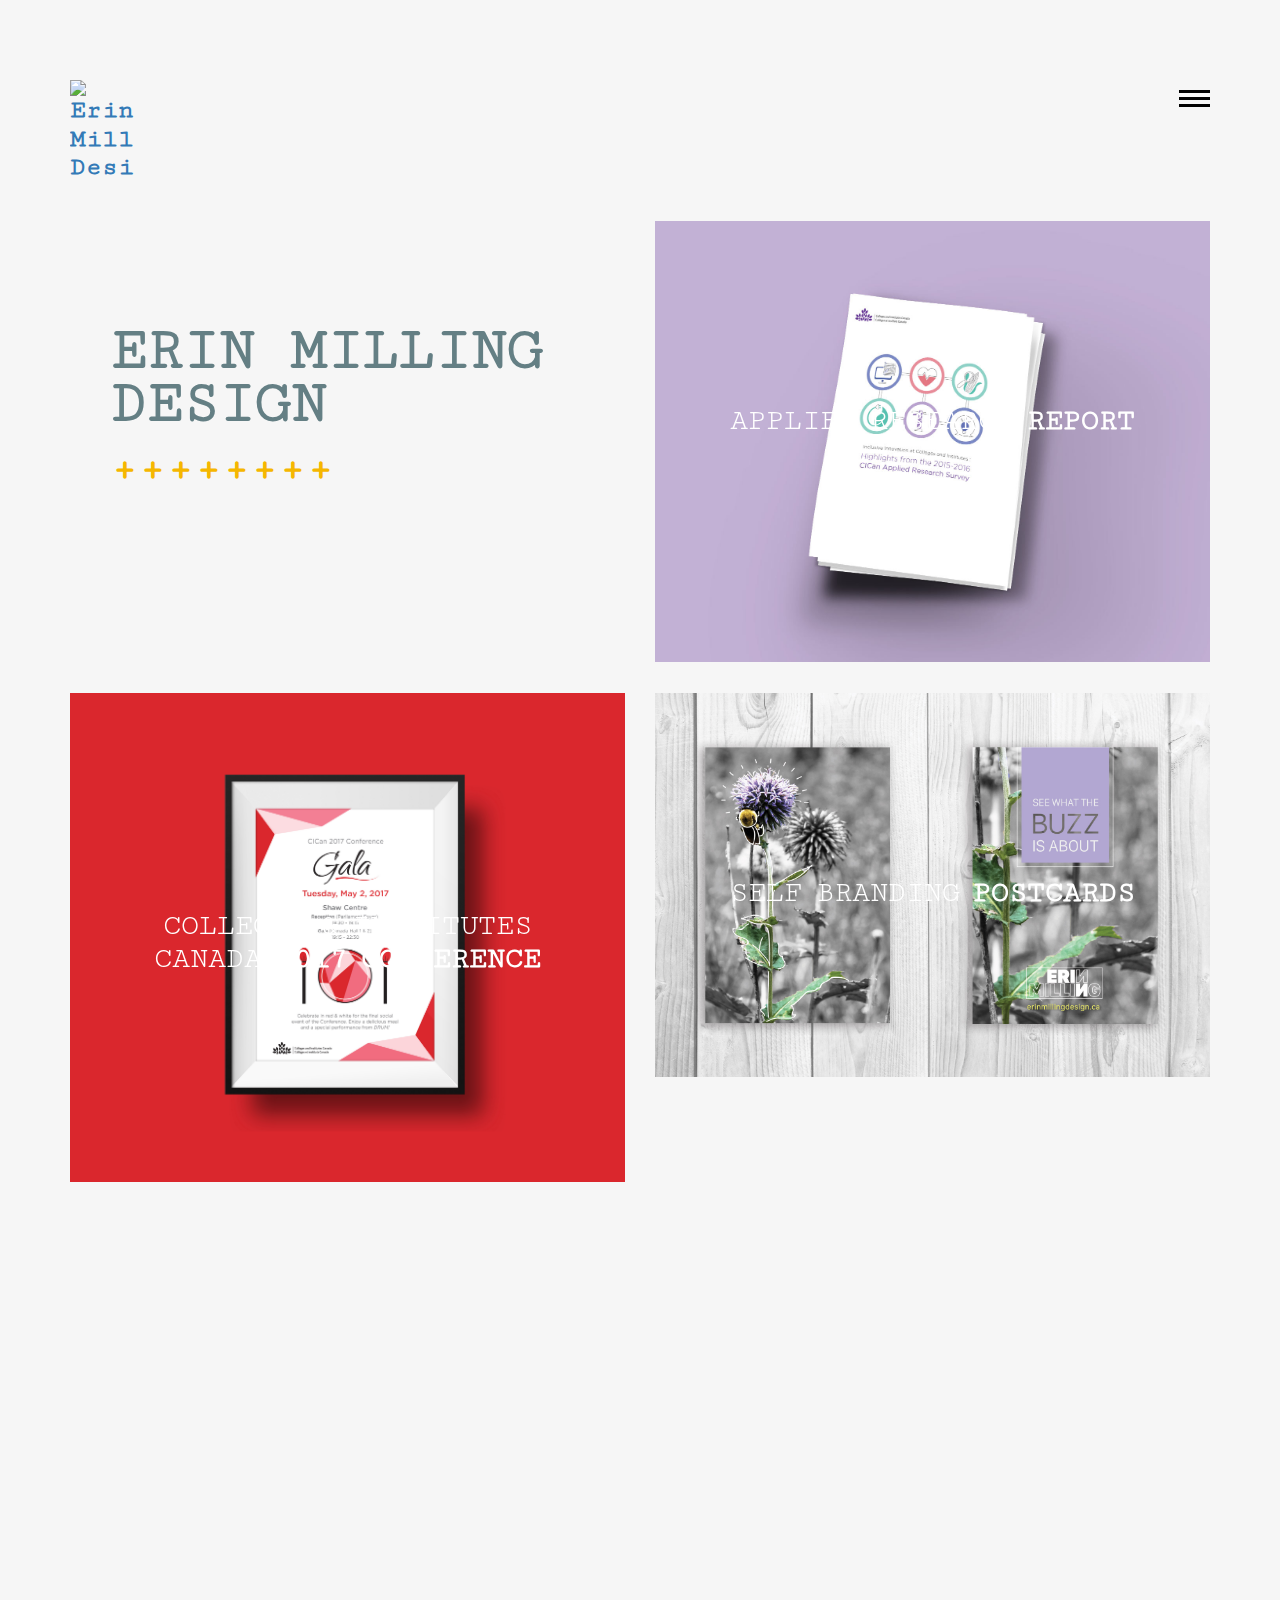
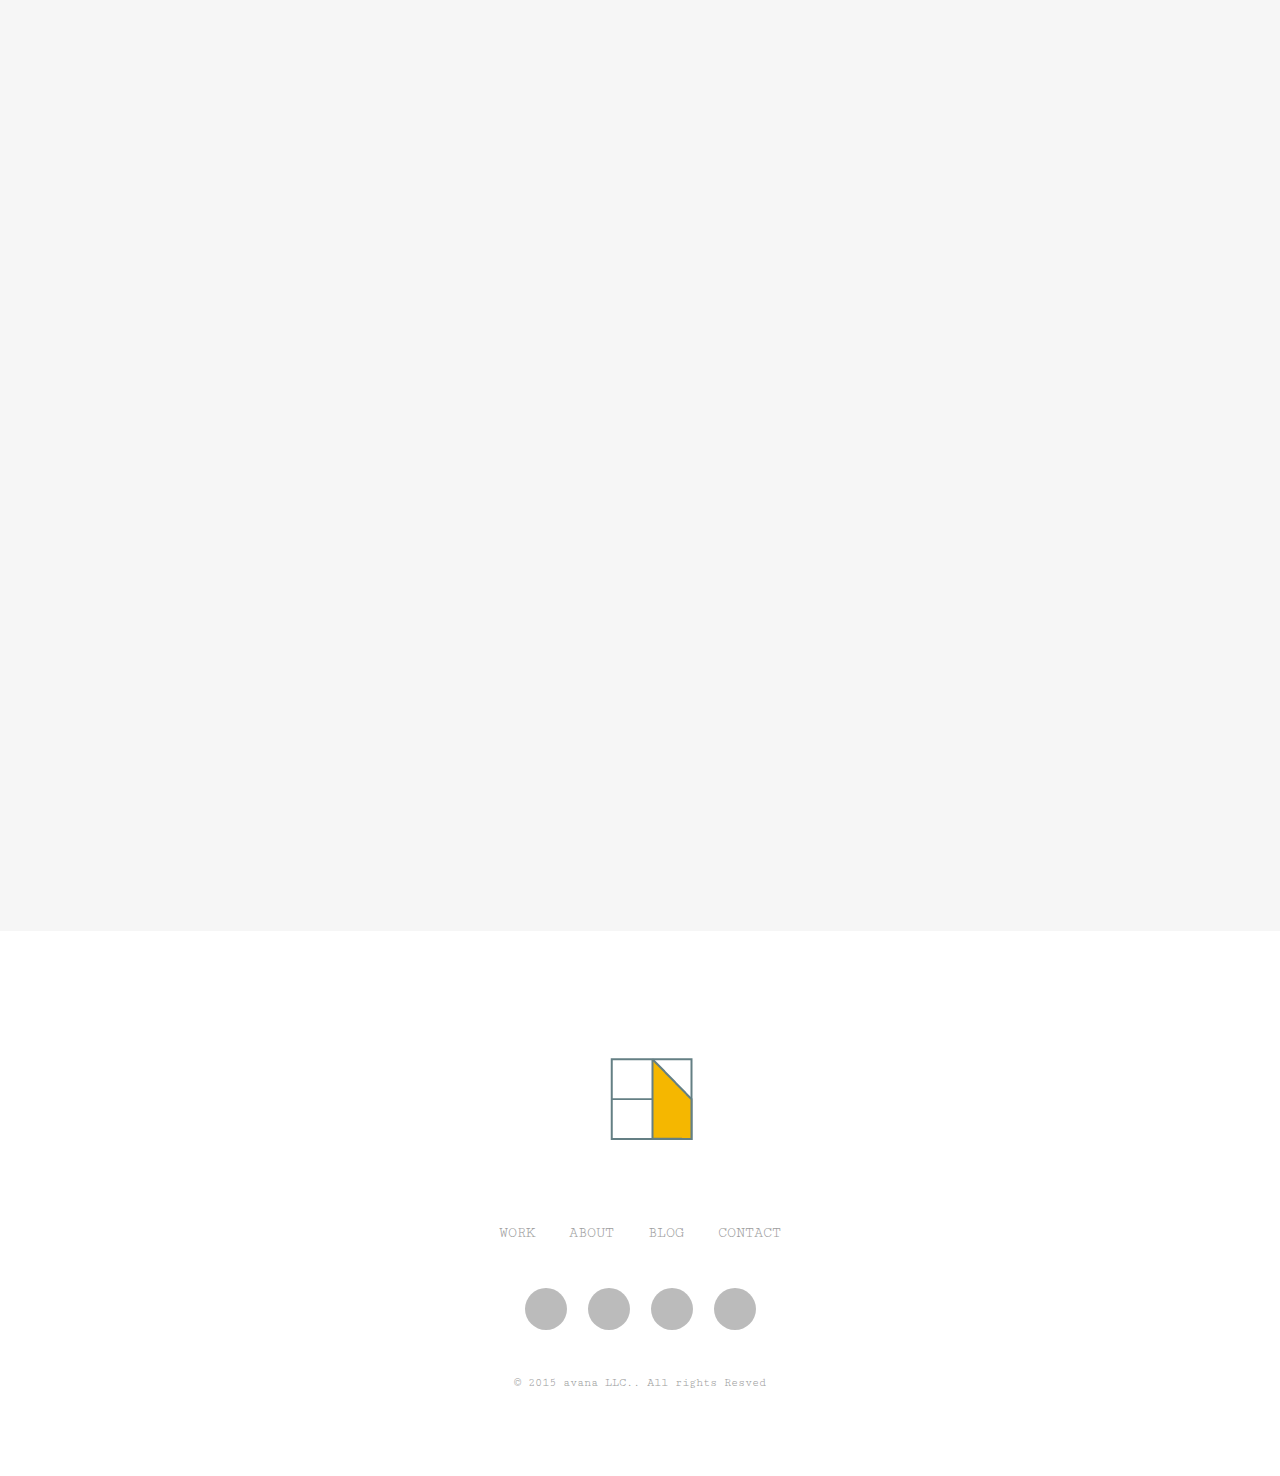
==== commit 3226e4d7: "commits bro" ====
--- a/index.html
+++ b/index.html
@@ -65,7 +65,7 @@
 
                     	<h1>
 
-                        	<a href="index.html" title="Erin Milling Design"><img src="images/logo.jpg" title="Erin Milling Design" alt="Erin Milling Design"/></a>
+                        	<a href="index.html" title="Erin Milling Design"><img src="images/logo-02-02-02-02-02.png" title="Erin Milling Design" alt="Erin Milling Design"/></a>
 
                         </h1>
 
@@ -115,7 +115,7 @@
 
                         </header>
 
-                        <p>Scroll to see my current work</p>
+                        <p></p>
 
                     </article>
 
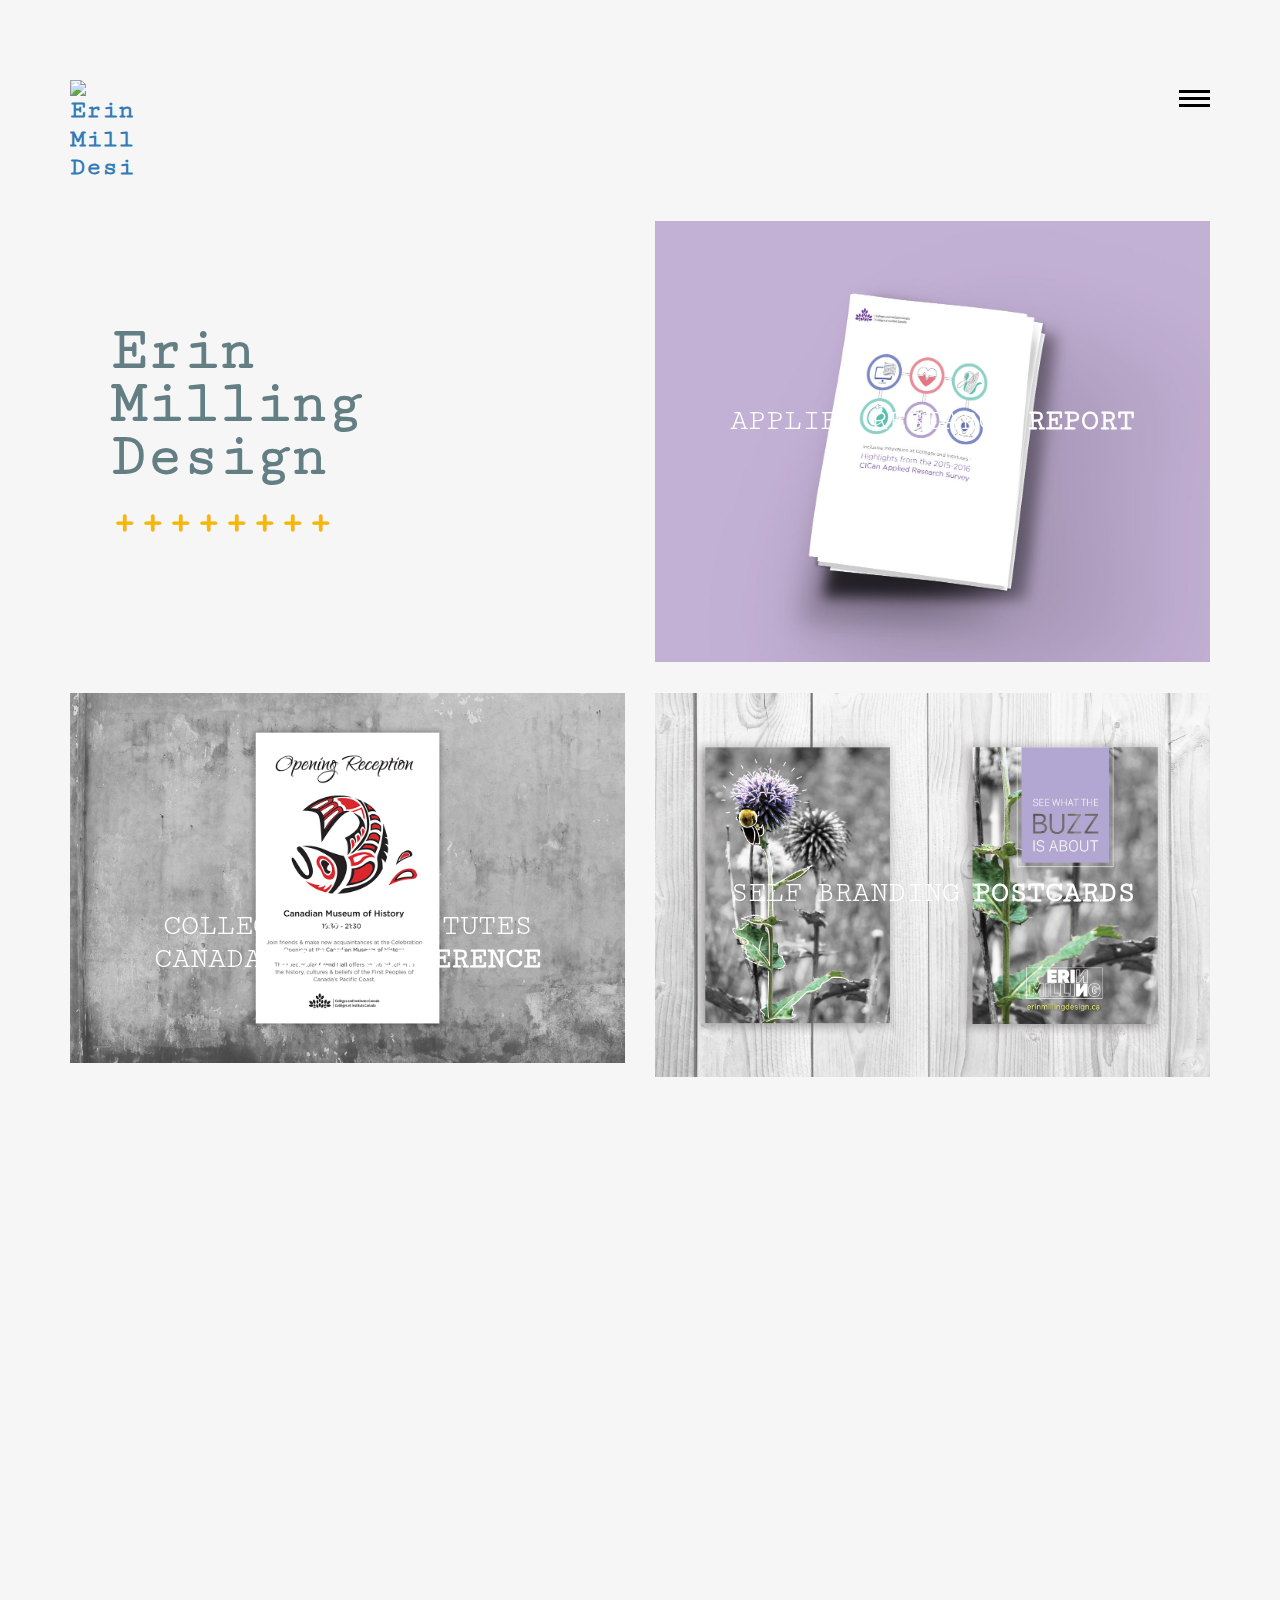
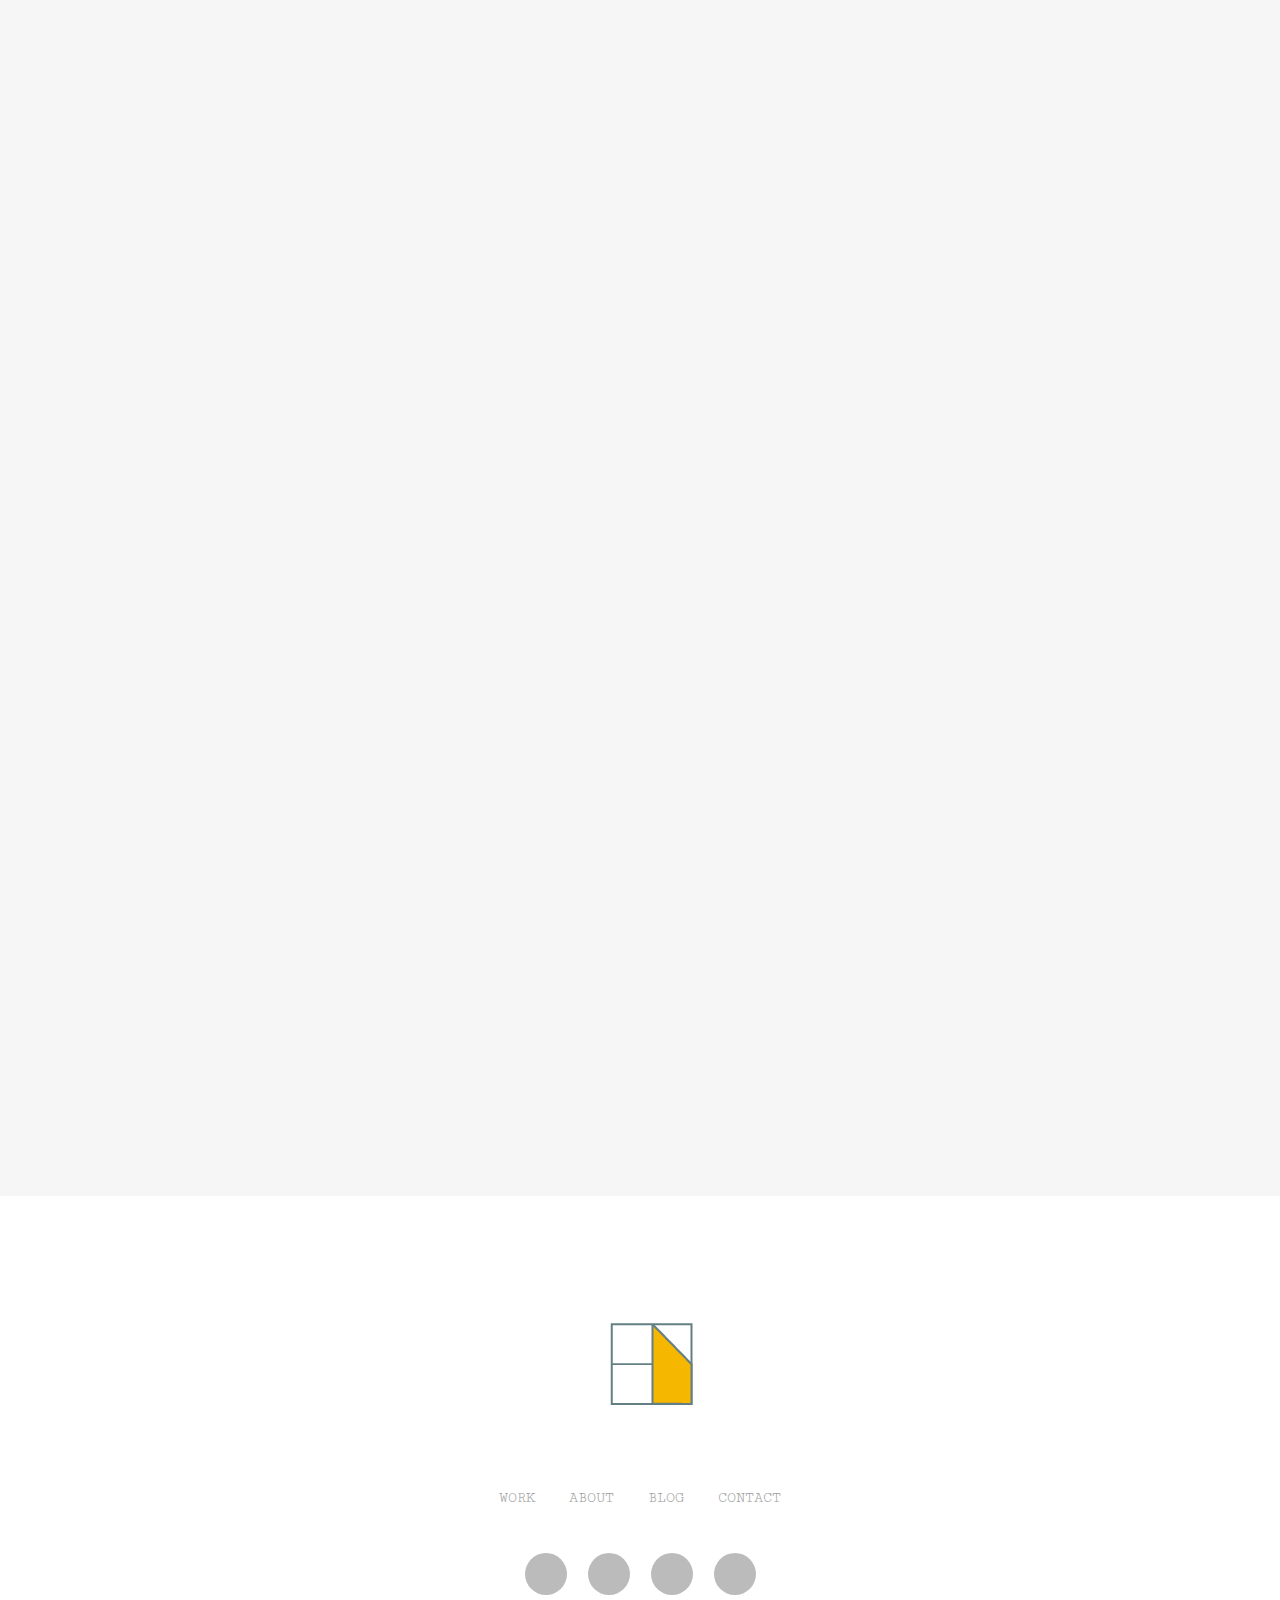
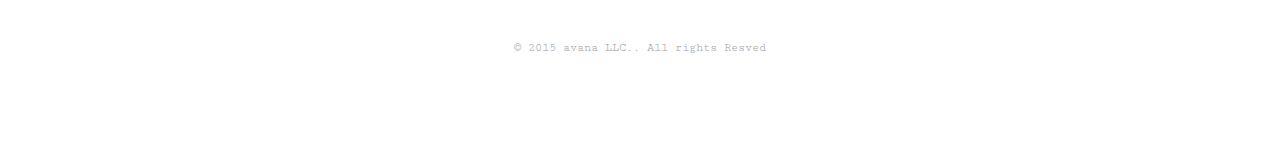
==== commit 3b940ba1: "such" ====
--- a/index.html
+++ b/index.html
@@ -111,7 +111,7 @@
 
                     	<header>
 
-                        	<h2><span>ERIN MILLING DESIGN</span>++++++++</h2>
+                        	<h2><span>Erin <br> Milling <br> Design</span>++++++++</h2>
 
                         </header>
 
@@ -157,7 +157,7 @@
 
                         	<figure class="effect-oscar">
 
-                            <img src="images/home-images/image-22.jpg" alt="" class="img-responsive"/>
+                            <img src="images/home-images/works-image-9.jpg" alt="" class="img-responsive"/>
 
                             <figcaption>
 
@@ -165,9 +165,7 @@
 
                                   <p>Poster & Table Card Design</p>
 
-                                    <a href="work-details-2.html">View more</a>
-
-
+                                    <a href="work-details-2.html">View more</a>
 
                             </figcaption>
 
@@ -281,17 +279,18 @@
 
                         	<figure class="effect-oscar">
 
-                            <img src="images/home-images/image-2.jpg" alt="" class="img-responsive"/>
-
-                             <figcaption>
-
-                                <h2>CICAN 2017 Conference <span>Gala</span></h2>
-
-                                    <p>Poster & Table Card Design</p>
-
-                                <a href="works-details.html">View more</a>
-
-                            </figcaption>
+                            <img src="images/home-images/image-33.jpg" alt="" class="img-responsive"/>
+
+                             <figcaption>
+
+                                <h2>Self Branding <span>Postcards</span></h2>
+
+                                <p>A collection of photography & illustration</p>
+
+                                <a href="work-details-3.html">View more</a>
+
+                            </figcaption><img src="images/home-images/image-2.jpg" alt="" class="img-responsive"/>
+
 
                         </figure>
 
@@ -371,10 +370,90 @@
 
                         	<figure class="effect-oscar">
 
+                            <img src="images/home-images/Twig2-01.png" alt="" class="img-responsive"/>
+
+                             <figcaption>
+
+                                <h2>Twigs<span> & Taters</span></h2>
+
+                                <p>Vegan Food Truck</p>
+
+                                <a href="work-details-8.html">View more</a>
+
+                            </figcaption>
+
+                        </figure>
+
+                        </li>
+
+                        <li>
+
+                        	<figure class="effect-oscar">
+
+                            <img src="images/home-images/image-5.jpg" alt="" class="img-responsive"/>
+
+                             <figcaption>
+
+                                <h2>A Brand <span>new Agency</span></h2>
+
+                                <p>Over 40,000 customers use our themes to power their</p>
+
+                                <a href="works-details.html">View more</a>
+
+                            </figcaption>
+
+                        </figure>
+
+                        </li>
+
+                        <li>
+
+                        	<figure class="effect-oscar">
+
                             <img src="images/home-images/image-3.jpg" alt="" class="img-responsive"/>
 
                              <figcaption>
 
+                               <h2>Anatome Milano <span>Galleria</span></h2>
+
+                                <p>Galerie Anatome based in Paris</p>
+
+                                <a href="works-details.html">View more</a>
+
+                            </figcaption>
+
+                        </figure>
+
+                        </li>
+
+                        <li>
+
+                             <figure class="effect-oscar">
+
+                                <img src="images/home-images/image-5.jpg" alt="" class="img-responsive"/>
+
+                                 <figcaption>
+
+                                <h2>A Brand <span>new Agency</span></h2>
+
+                                <p>Over 40,000 customers use our themes to power their</p>
+
+                                <a href="works-details.html">View more</a>
+
+                            </figcaption>
+
+                            </figure>
+
+                        </li>
+
+                        <li>
+
+                       	 	<figure class="effect-oscar">
+
+                            <img src="images/home-images/image-3.jpg" alt="" class="img-responsive"/>
+
+                             <figcaption>
+
                                 <h2>Anatome Milano <span>Galleria</span></h2>
 
                                 <p>Galerie Anatome based in Paris</p>
@@ -407,86 +486,6 @@
 
                         </li>
 
-                        <li>
-
-                        	<figure class="effect-oscar">
-
-                            <img src="images/home-images/image-3.jpg" alt="" class="img-responsive"/>
-
-                             <figcaption>
-
-                               <h2>Anatome Milano <span>Galleria</span></h2>
-
-                                <p>Galerie Anatome based in Paris</p>
-
-                                <a href="works-details.html">View more</a>
-
-                            </figcaption>
-
-                        </figure>
-
-                        </li>
-
-                        <li>
-
-                             <figure class="effect-oscar">
-
-                                <img src="images/home-images/image-5.jpg" alt="" class="img-responsive"/>
-
-                                 <figcaption>
-
-                                <h2>A Brand <span>new Agency</span></h2>
-
-                                <p>Over 40,000 customers use our themes to power their</p>
-
-                                <a href="works-details.html">View more</a>
-
-                            </figcaption>
-
-                            </figure>
-
-                        </li>
-
-                        <li>
-
-                       	 	<figure class="effect-oscar">
-
-                            <img src="images/home-images/image-3.jpg" alt="" class="img-responsive"/>
-
-                             <figcaption>
-
-                                <h2>Anatome Milano <span>Galleria</span></h2>
-
-                                <p>Galerie Anatome based in Paris</p>
-
-                                <a href="works-details.html">View more</a>
-
-                            </figcaption>
-
-                        </figure>
-
-                        </li>
-
-                        <li>
-
-                        	<figure class="effect-oscar">
-
-                            <img src="images/home-images/image-5.jpg" alt="" class="img-responsive"/>
-
-                             <figcaption>
-
-                                <h2>A Brand <span>new Agency</span></h2>
-
-                                <p>Over 40,000 customers use our themes to power their</p>
-
-                                <a href="works-details.html">View more</a>
-
-                            </figcaption>
-
-                        </figure>
-
-                        </li>
-
                     </ul>
 
                 </section>
--- a/css/style.css
+++ b/css/style.css
@@ -258,9 +258,9 @@
 
 /*===== About ===*/
 
-main[role="main-inner-wrapper"] .about-content{ background-color:#647F84; padding-top:57px; padding-left:70px; padding-right:67px; padding-bottom:58px}
-
-main[role="main-inner-wrapper"] .about-content p{ font-size:17px; line-height:30px; color:#FFF; padding-bottom:20px}
+main[role="main-inner-wrapper"] .about-content{ background-color:#647F84; padding-top:30px; padding-left:30px; padding-right:30px; padding-bottom:40px}
+
+main[role="main-inner-wrapper"] .about-content p{ font-size:17px; line-height:25px; color:#FFF; padding-bottom:0; padding-top: 20px}
 
 main[role="main-inner-wrapper"] .thumbnails-pan{ padding-top:30px}
 
